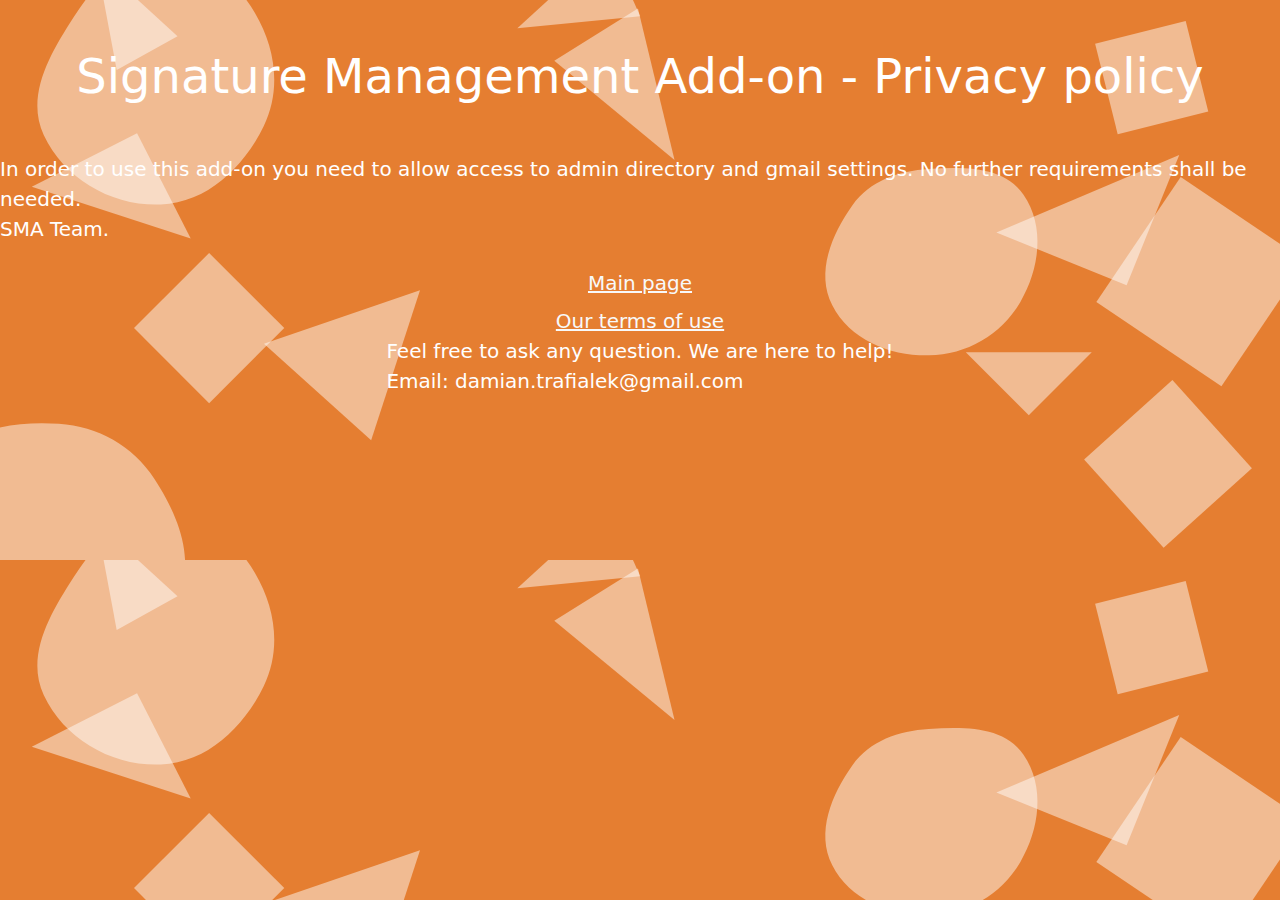
==== policy.html @ 5e39500a "added sub-pages" ====
<!DOCTYPE html>
<html lang="en">

<head>
    <meta name="viewport" content="width=device-width, initial-scale=1, maximum-scale=1, user-scalable=no">
    <link rel="stylesheet" href="./bootstrap.css">
    <script src="./bootstrap.js"></script>
    <style>
        body {
            background-image: url("data:image/svg+xml,%3csvg xmlns='http://www.w3.org/2000/svg' version='1.1' xmlns:xlink='http://www.w3.org/1999/xlink' xmlns:svgjs='http://svgjs.com/svgjs' width='1440' height='560' preserveAspectRatio='none' viewBox='0 0 1440 560'%3e%3cg mask='url(%26quot%3b%23SvgjsMask1016%26quot%3b)' fill='none'%3e%3crect width='1440' height='560' x='0' y='0' fill='rgba(229%2c 126%2c 49%2c 1)'%3e%3c/rect%3e%3cpath d='M642.7801616991716 8.450336945642608L559.1258444211239 60.723355967593534 679.3625315930741 160.06832237368963z' fill='rgba(255%2c 255%2c 255%2c 0.47)' class='triangle-float1'%3e%3c/path%3e%3cpath d='M121.54916233813067 70.06194175933015L182.33945703951272 36.3653311658728 101.39939379863566-37.971805589471586z' fill='rgba(255%2c 255%2c 255%2c 0.47)' class='triangle-float1'%3e%3c/path%3e%3cpath d='M1129.6804472951126 288.2482218384314L1182.2956014803194 158.02114542415435 999.4533708808356 235.6330676532245z' fill='rgba(255%2c 255%2c 255%2c 0.47)' class='triangle-float2'%3e%3c/path%3e%3cpath d='M1183.7780323466775 180.0150274155755L1099.423079274538 305.0763883410536 1224.484440200016 389.43134141319325 1308.8393932721556 264.36998048771517z' fill='rgba(255%2c 255%2c 255%2c 0.47)' class='triangle-float2'%3e%3c/path%3e%3cpath d='M212.18713187402074 255.98472374461087L137.06199222143104 331.10986339720057 212.18713187402074 406.2350030497903 287.31227152661046 331.10986339720057z' fill='rgba(255%2c 255%2c 255%2c 0.47)' class='triangle-float2'%3e%3c/path%3e%3cpath d='M140.14240257509684 136.2059988196123L34.87147434220773 189.84421584617087 193.78061960165542 241.4769270525014z' fill='rgba(255%2c 255%2c 255%2c 0.47)' class='triangle-float2'%3e%3c/path%3e%3cpath d='M165.69%2c204.452C211.707%2c202.706%2c248.072%2c167.878%2c268.379%2c126.547C286.33%2c90.012%2c280.502%2c47.974%2c259.789%2c12.931C239.49%2c-21.411%2c205.573%2c-48.074%2c165.69%2c-47.184C127.052%2c-46.322%2c99.504%2c-15.528%2c78.593%2c16.974C55.072%2c53.534%2c30.234%2c95.464%2c48.55%2c134.89C69.057%2c179.032%2c117.052%2c206.298%2c165.69%2c204.452' fill='rgba(255%2c 255%2c 255%2c 0.47)' class='triangle-float1'%3e%3c/path%3e%3cpath d='M58.719%2c654.632C104.053%2c654.57%2c153.541%2c644.738%2c175.545%2c605.102C197.127%2c566.227%2c178.739%2c519.613%2c154.293%2c482.472C132.647%2c449.584%2c98.016%2c430.028%2c58.719%2c427.606C13.955%2c424.848%2c-34.986%2c431.857%2c-59.694%2c469.286C-86.49%2c509.878%2c-84.851%2c564.436%2c-58.665%2c605.424C-34.183%2c643.744%2c13.246%2c654.695%2c58.719%2c654.632' fill='rgba(255%2c 255%2c 255%2c 0.47)' class='triangle-float3'%3e%3c/path%3e%3cpath d='M1098.233528602103 46.73360462366919L1120.8026045804202 137.25322424502545 1211.3222242017764 114.68414826670829 1188.7531482234592 24.16452864535202z' fill='rgba(255%2c 255%2c 255%2c 0.47)' class='triangle-float2'%3e%3c/path%3e%3cpath d='M1288.283390604346 483.97728178222053L1289.8936805877781 576.230733147431 1382.1471319529885 574.620443163999 1380.5368419695565 482.36699179878855z' fill='rgba(255%2c 255%2c 255%2c 0.47)' class='triangle-float1'%3e%3c/path%3e%3cpath d='M645.0436779824626 16.28285650837244L613.2870159745521-55.04377417784135 522.1754009491867 28.254534177131262z' fill='rgba(255%2c 255%2c 255%2c 0.47)' class='triangle-float1'%3e%3c/path%3e%3cpath d='M931.933%2c358.416C969.699%2c357.815%2c1004.139%2c337.795%2c1023.319%2c305.256C1042.814%2c272.184%2c1048.305%2c229.502%2c1026.581%2c197.85C1006.751%2c168.957%2c966.91%2c169.952%2c931.933%2c172.107C901.774%2c173.965%2c873.016%2c183.741%2c855.535%2c208.387C834.478%2c238.074%2c818.851%2c275.813%2c835.367%2c308.247C853.009%2c342.892%2c893.06%2c359.035%2c931.933%2c358.416' fill='rgba(255%2c 255%2c 255%2c 0.47)' class='triangle-float2'%3e%3c/path%3e%3cpath d='M1033.6292058637991 415.15069424584067L1096.5848006329588 352.195099476681 970.6736110946395 352.19509947668104z' fill='rgba(255%2c 255%2c 255%2c 0.47)' class='triangle-float1'%3e%3c/path%3e%3cpath d='M420.0048137564249 294.0623882737033L263.97802086536444 347.6204494085917 371.14225324294637 444.1115576454399z' fill='rgba(255%2c 255%2c 255%2c 0.47)' class='triangle-float3'%3e%3c/path%3e%3cpath d='M1172.40566653394 383.7856188917104L1084.1074155439019 463.28972118756644 1163.6115178397579 551.5879721776046 1251.909768829796 472.0838698817485z' fill='rgba(255%2c 255%2c 255%2c 0.47)' class='triangle-float3'%3e%3c/path%3e%3c/g%3e%3cdefs%3e%3cmask id='SvgjsMask1016'%3e%3crect width='1440' height='560' fill='white'%3e%3c/rect%3e%3c/mask%3e%3cstyle%3e %40keyframes float1 %7b 0%25%7btransform: translate(0%2c 0)%7d 50%25%7btransform: translate(-10px%2c 0)%7d 100%25%7btransform: translate(0%2c 0)%7d %7d .triangle-float1 %7b animation: float1 5s infinite%3b %7d %40keyframes float2 %7b 0%25%7btransform: translate(0%2c 0)%7d 50%25%7btransform: translate(-5px%2c -5px)%7d 100%25%7btransform: translate(0%2c 0)%7d %7d .triangle-float2 %7b animation: float2 4s infinite%3b %7d %40keyframes float3 %7b 0%25%7btransform: translate(0%2c 0)%7d 50%25%7btransform: translate(0%2c -10px)%7d 100%25%7btransform: translate(0%2c 0)%7d %7d .triangle-float3 %7b animation: float3 6s infinite%3b %7d %3c/style%3e%3c/defs%3e%3c/svg%3e");
        }
    </style>
</head>

<body class="d-flex flex-column text-white bg-secondary justify-content-center align-items-center">
    <h1 class="my-5 display-5">Signature Management Add-on - Privacy policy</h1>

    <p class="lead">
        In order to use this add-on you need to allow access to admin directory and gmail settings.
        No further requirements shall be needed.
        <br>
        SMA Team.
    </p>
    <a class="mt-2 lead link-light" href="/">Main page</a>
    <a class="mt-2 lead link-light" href="/terms">Our terms of use</a>

    <p class="lead">
        Feel free to ask any question. We are here to help!
        <br>
        Email: damian.trafialek@gmail.com
    </p>
</body>

</html>
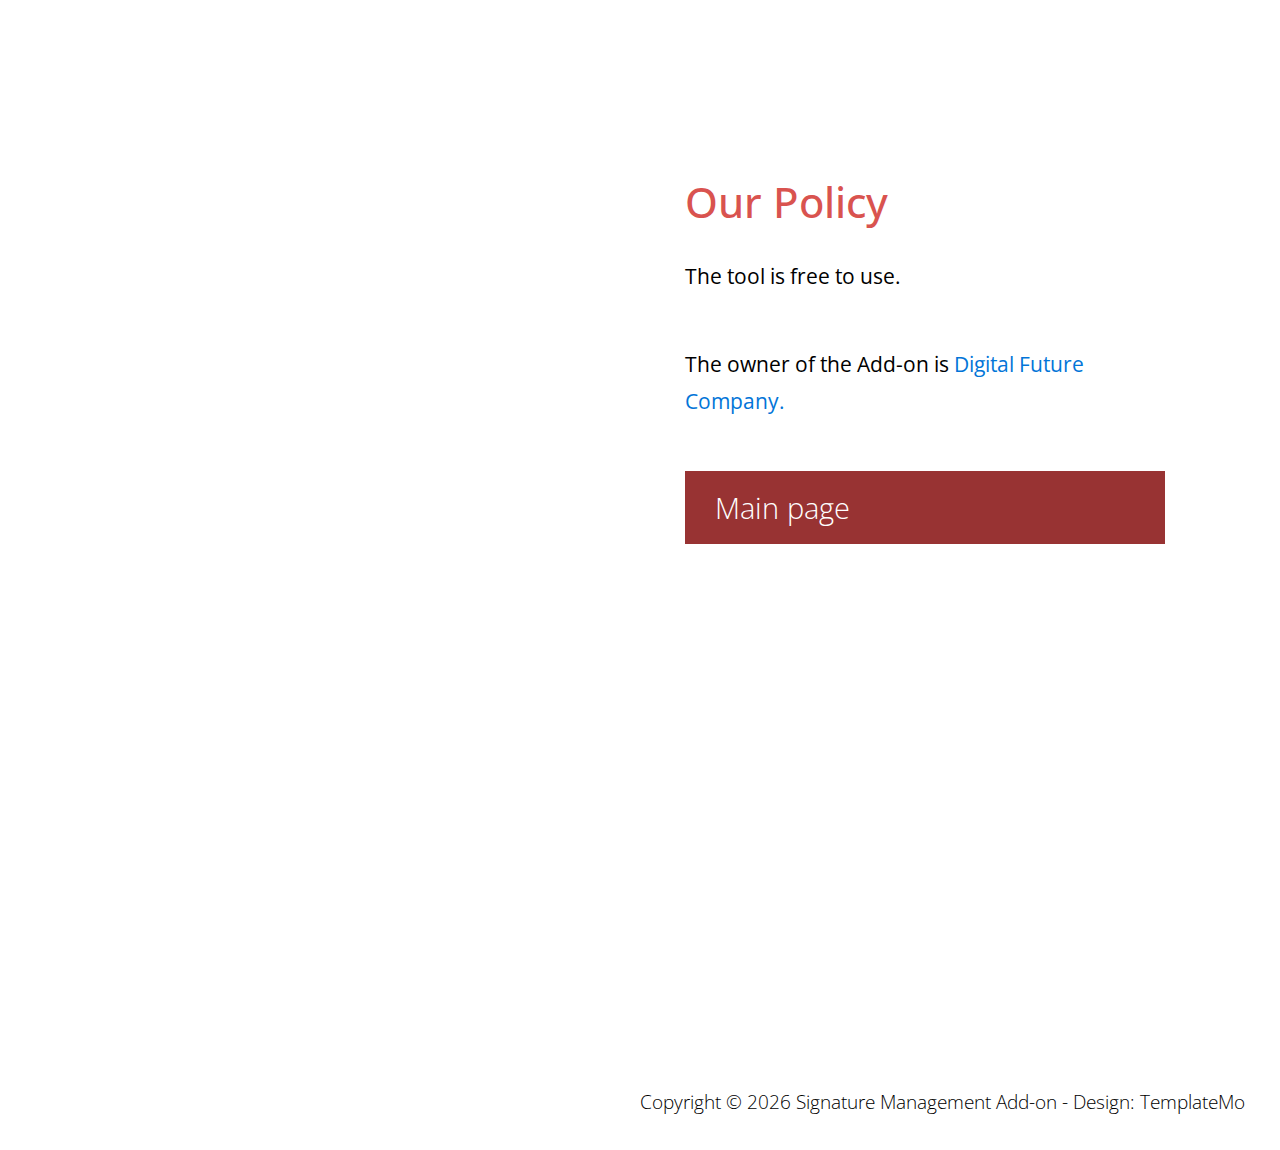
==== commit 1d11a5df: "added html template" ====
--- a/policy.html
+++ b/policy.html
@@ -2,33 +2,158 @@
 <html lang="en">
 
 <head>
-    <meta name="viewport" content="width=device-width, initial-scale=1, maximum-scale=1, user-scalable=no">
-    <link rel="stylesheet" href="./bootstrap.css">
-    <script src="./bootstrap.js"></script>
-    <style>
-        body {
-            background-image: url("data:image/svg+xml,%3csvg xmlns='http://www.w3.org/2000/svg' version='1.1' xmlns:xlink='http://www.w3.org/1999/xlink' xmlns:svgjs='http://svgjs.com/svgjs' width='1440' height='560' preserveAspectRatio='none' viewBox='0 0 1440 560'%3e%3cg mask='url(%26quot%3b%23SvgjsMask1016%26quot%3b)' fill='none'%3e%3crect width='1440' height='560' x='0' y='0' fill='rgba(229%2c 126%2c 49%2c 1)'%3e%3c/rect%3e%3cpath d='M642.7801616991716 8.450336945642608L559.1258444211239 60.723355967593534 679.3625315930741 160.06832237368963z' fill='rgba(255%2c 255%2c 255%2c 0.47)' class='triangle-float1'%3e%3c/path%3e%3cpath d='M121.54916233813067 70.06194175933015L182.33945703951272 36.3653311658728 101.39939379863566-37.971805589471586z' fill='rgba(255%2c 255%2c 255%2c 0.47)' class='triangle-float1'%3e%3c/path%3e%3cpath d='M1129.6804472951126 288.2482218384314L1182.2956014803194 158.02114542415435 999.4533708808356 235.6330676532245z' fill='rgba(255%2c 255%2c 255%2c 0.47)' class='triangle-float2'%3e%3c/path%3e%3cpath d='M1183.7780323466775 180.0150274155755L1099.423079274538 305.0763883410536 1224.484440200016 389.43134141319325 1308.8393932721556 264.36998048771517z' fill='rgba(255%2c 255%2c 255%2c 0.47)' class='triangle-float2'%3e%3c/path%3e%3cpath d='M212.18713187402074 255.98472374461087L137.06199222143104 331.10986339720057 212.18713187402074 406.2350030497903 287.31227152661046 331.10986339720057z' fill='rgba(255%2c 255%2c 255%2c 0.47)' class='triangle-float2'%3e%3c/path%3e%3cpath d='M140.14240257509684 136.2059988196123L34.87147434220773 189.84421584617087 193.78061960165542 241.4769270525014z' fill='rgba(255%2c 255%2c 255%2c 0.47)' class='triangle-float2'%3e%3c/path%3e%3cpath d='M165.69%2c204.452C211.707%2c202.706%2c248.072%2c167.878%2c268.379%2c126.547C286.33%2c90.012%2c280.502%2c47.974%2c259.789%2c12.931C239.49%2c-21.411%2c205.573%2c-48.074%2c165.69%2c-47.184C127.052%2c-46.322%2c99.504%2c-15.528%2c78.593%2c16.974C55.072%2c53.534%2c30.234%2c95.464%2c48.55%2c134.89C69.057%2c179.032%2c117.052%2c206.298%2c165.69%2c204.452' fill='rgba(255%2c 255%2c 255%2c 0.47)' class='triangle-float1'%3e%3c/path%3e%3cpath d='M58.719%2c654.632C104.053%2c654.57%2c153.541%2c644.738%2c175.545%2c605.102C197.127%2c566.227%2c178.739%2c519.613%2c154.293%2c482.472C132.647%2c449.584%2c98.016%2c430.028%2c58.719%2c427.606C13.955%2c424.848%2c-34.986%2c431.857%2c-59.694%2c469.286C-86.49%2c509.878%2c-84.851%2c564.436%2c-58.665%2c605.424C-34.183%2c643.744%2c13.246%2c654.695%2c58.719%2c654.632' fill='rgba(255%2c 255%2c 255%2c 0.47)' class='triangle-float3'%3e%3c/path%3e%3cpath d='M1098.233528602103 46.73360462366919L1120.8026045804202 137.25322424502545 1211.3222242017764 114.68414826670829 1188.7531482234592 24.16452864535202z' fill='rgba(255%2c 255%2c 255%2c 0.47)' class='triangle-float2'%3e%3c/path%3e%3cpath d='M1288.283390604346 483.97728178222053L1289.8936805877781 576.230733147431 1382.1471319529885 574.620443163999 1380.5368419695565 482.36699179878855z' fill='rgba(255%2c 255%2c 255%2c 0.47)' class='triangle-float1'%3e%3c/path%3e%3cpath d='M645.0436779824626 16.28285650837244L613.2870159745521-55.04377417784135 522.1754009491867 28.254534177131262z' fill='rgba(255%2c 255%2c 255%2c 0.47)' class='triangle-float1'%3e%3c/path%3e%3cpath d='M931.933%2c358.416C969.699%2c357.815%2c1004.139%2c337.795%2c1023.319%2c305.256C1042.814%2c272.184%2c1048.305%2c229.502%2c1026.581%2c197.85C1006.751%2c168.957%2c966.91%2c169.952%2c931.933%2c172.107C901.774%2c173.965%2c873.016%2c183.741%2c855.535%2c208.387C834.478%2c238.074%2c818.851%2c275.813%2c835.367%2c308.247C853.009%2c342.892%2c893.06%2c359.035%2c931.933%2c358.416' fill='rgba(255%2c 255%2c 255%2c 0.47)' class='triangle-float2'%3e%3c/path%3e%3cpath d='M1033.6292058637991 415.15069424584067L1096.5848006329588 352.195099476681 970.6736110946395 352.19509947668104z' fill='rgba(255%2c 255%2c 255%2c 0.47)' class='triangle-float1'%3e%3c/path%3e%3cpath d='M420.0048137564249 294.0623882737033L263.97802086536444 347.6204494085917 371.14225324294637 444.1115576454399z' fill='rgba(255%2c 255%2c 255%2c 0.47)' class='triangle-float3'%3e%3c/path%3e%3cpath d='M1172.40566653394 383.7856188917104L1084.1074155439019 463.28972118756644 1163.6115178397579 551.5879721776046 1251.909768829796 472.0838698817485z' fill='rgba(255%2c 255%2c 255%2c 0.47)' class='triangle-float3'%3e%3c/path%3e%3c/g%3e%3cdefs%3e%3cmask id='SvgjsMask1016'%3e%3crect width='1440' height='560' fill='white'%3e%3c/rect%3e%3c/mask%3e%3cstyle%3e %40keyframes float1 %7b 0%25%7btransform: translate(0%2c 0)%7d 50%25%7btransform: translate(-10px%2c 0)%7d 100%25%7btransform: translate(0%2c 0)%7d %7d .triangle-float1 %7b animation: float1 5s infinite%3b %7d %40keyframes float2 %7b 0%25%7btransform: translate(0%2c 0)%7d 50%25%7btransform: translate(-5px%2c -5px)%7d 100%25%7btransform: translate(0%2c 0)%7d %7d .triangle-float2 %7b animation: float2 4s infinite%3b %7d %40keyframes float3 %7b 0%25%7btransform: translate(0%2c 0)%7d 50%25%7btransform: translate(0%2c -10px)%7d 100%25%7btransform: translate(0%2c 0)%7d %7d .triangle-float3 %7b animation: float3 6s infinite%3b %7d %3c/style%3e%3c/defs%3e%3c/svg%3e");
-        }
-    </style>
+    <meta charset="utf-8">
+    <meta http-equiv="X-UA-Compatible" content="IE=edge">
+    <meta name="viewport" content="width=device-width, initial-scale=1">
+
+    <title>SMA - privacy policy</title>
+    <!--
+Page One Template
+https://templatemo.com/tm-504-page-one
+-->
+    <!-- load stylesheets -->
+    <link rel="stylesheet" href="https://fonts.googleapis.com/css?family=Open+Sans:300,400">
+    <!-- Google web font "Open Sans" -->
+    <link rel="stylesheet" href="font-awesome-4.7.0/css/font-awesome.min.css"> <!-- Font Awesome -->
+    <link rel="stylesheet" href="css/bootstrap.min.css"> <!-- Bootstrap style -->
+    <link rel="stylesheet" href="css/magnific-popup.css"> <!-- Magnific Popup -->
+    <link rel="stylesheet" href="css/templatemo-style.css"> <!-- Templatemo style -->
+
+    <!-- HTML5 shim and Respond.js for IE8 support of HTML5 elements and media queries -->
+    <!-- WARNING: Respond.js doesn't work if you view the page via file:// -->
+    <!--[if lt IE 9]>
+          <script src="https://oss.maxcdn.com/html5shiv/3.7.2/html5shiv.min.js"></script>
+          <script src="https://oss.maxcdn.com/respond/1.4.2/respond.min.js"></script>
+          <![endif]-->
 </head>
 
-<body class="d-flex flex-column text-white bg-secondary justify-content-center align-items-center">
-    <h1 class="my-5 display-5">Signature Management Add-on - Privacy policy</h1>
+<body>
 
-    <p class="lead">
-        In order to use this add-on you need to allow access to admin directory and gmail settings.
-        No further requirements shall be needed.
-        <br>
-        SMA Team.
-    </p>
-    <a class="mt-2 lead link-light" href="/">Main page</a>
-    <a class="mt-2 lead link-light" href="/terms">Our terms of use</a>
+    <div class="container-fluid" id="main">
 
-    <p class="lead">
-        Feel free to ask any question. We are here to help!
-        <br>
-        Email: damian.trafialek@gmail.com
-    </p>
+
+        <!-- Privacy Policy -->
+        <section class="parallax-window tm-section tm-section-policy" id="policy" data-parallax="scroll"
+            data-image-src="https://res.cloudinary.com/dcj6ujzqj/image/upload/v1657885452/SMA/joshua-reddekopp-SyYmXSDnJ54-unsplash_1_wpfhlf.jpg">
+            <div class="tm-page-content-width">
+                <div class="tm-translucent-white-bg tm-content-box tm-content-box-right tm-textbox-full-height">
+                    <div class="tm-content-box-inner">
+                        <h2 class="tm-section-title tm-blue-text  text-danger">Our Policy</h2>
+                        <p>The tool is free to use. </p>
+                        <p>The owner of the Add-on is <a href="https://digital-future.me">Digital Future Company. </a>
+                        </p>
+                    </div>
+                    <a href="/index.html" class="tm-btn">Main page</a>
+                </div>
+            </div>
+            <div class="tm-copyright-div">
+                <p class="tm-copyright-text">Copyright &copy; <span class="tm-current-year">2020</span> Signature
+                    Management Add-on
+
+                    - Design: TemplateMo</p>
+            </div>
+        </section>
+
+    </div>
+
+    <!-- load JS files -->
+    <script src="js/jquery-1.11.3.min.js"></script> <!-- https://jquery.com/download/ -->
+    <script src="js/isotope.pkgd.min.js"></script> <!-- https://isotope.metafizzy.co/ -->
+    <script src="js/imagesloaded.pkgd.min.js"></script> <!-- https://imagesloaded.desandro.com/ -->
+    <script src="js/jquery.magnific-popup.min.js"></script> <!-- http://dimsemenov.com/plugins/magnific-popup/ -->
+    <script src="js/parallax.min.js"></script>
+    <script>
+        $(document).ready(function () {
+            // Isotope for Gallery
+            if ($('.iso-box-wrapper').length > 0) {
+
+                var $container = $('.iso-box-wrapper'),
+                    $imgs = $('.iso-box img');
+
+                $container.imagesLoaded(function () {
+                    $container.isotope({
+                        layoutMode: 'fitRows',
+                        itemSelector: '.iso-box'
+                    });
+                    $imgs.load(function () {
+                        $container.isotope('reLayout');
+                    })
+                });
+
+                //filter items on button click
+                $('.filter-wrapper li a').click(function () {
+                    var $this = $(this), filterValue = $this.attr('data-filter');
+                    $container.isotope({
+                        filter: filterValue,
+                        animationOptions: {
+                            duration: 750,
+                            easing: 'linear',
+                            queue: false,
+                        }
+                    });
+
+                    // don't proceed if already selected
+                    if ($this.hasClass('selected')) {
+                        return false;
+                    }
+
+                    var filter_wrapper = $this.closest('.filter-wrapper');
+                    filter_wrapper.find('.selected').removeClass('selected');
+                    $this.addClass('selected');
+
+                    return false;
+                });
+            }
+
+            // Magnific Popup for Gallery
+            $('.iso-box-wrapper').magnificPopup({
+                delegate: 'a', // child items selector, by clicking on it popup will open
+                type: 'image',
+                gallery: { enabled: true }
+            });
+
+            // Smooth scrolling (https://css-tricks.com/snippets/jquery/smooth-scrolling/)
+            // Select all links with hashes
+            $('a[href*="#"]')
+                // Remove links that don't actually link to anything
+                .not('[href="#"]')
+                .not('[href="#0"]')
+                .click(function (event) {
+                    // On-page links
+                    if (
+                        location.pathname.replace(/^\//, '') == this.pathname.replace(/^\//, '')
+                        &&
+                        location.hostname == this.hostname
+                    ) {
+                        // Figure out element to scroll to
+                        var target = $(this.hash);
+                        target = target.length ? target : $('[name=' + this.hash.slice(1) + ']');
+                        // Does a scroll target exist?
+                        if (target.length) {
+                            // Only prevent default if animation is actually gonna happen
+                            event.preventDefault();
+                            $('html, body').animate({
+                                scrollTop: target.offset().top
+                            }, 600, function () {
+                                // Callback after animation
+                                // Must change focus!
+                                var $target = $(target);
+                                $target.focus();
+                                if ($target.is(":focus")) { // Checking if the target was focused
+                                    return false;
+                                } else {
+                                    $target.attr('tabindex', '-1'); // Adding tabindex for elements not focusable
+                                    $target.focus(); // Set focus again
+                                };
+                            });
+                        }
+                    }
+                });
+
+            // Update the current year in copyright
+            $('.tm-current-year').text(new Date().getFullYear());
+        });
+    </script>
 </body>
 
 </html>--- a/css/templatemo-style.css
+++ b/css/templatemo-style.css
@@ -0,0 +1,276 @@
+/* 
+
+Page One Template
+
+https://templatemo.com/tm-504-page-one
+
+*/
+
+body {
+	font-size: 21px;	
+	overflow-x: hidden;
+}
+
+body,button,.form-control {
+	color: #606368;
+	font-family: 'Open Sans', Helvetica, Arial, sans-serif; 
+	font-weight: 400;	
+}
+
+button { cursor: pointer; }
+a, button { transition: all 0.3s ease; }
+a:hover,
+a:focus {
+	text-decoration: none;
+	outline: none;
+}
+.bg-light{
+    background-color:rgba(250,250,250,0.85) !important;
+}
+.rounded-custom{
+    border-radius:1rem !important;
+}
+p{
+    color:black;
+}
+.container-fluid { 
+	padding-left: 0; 
+	padding-right: 0;
+	overflow-x: hidden;
+}
+
+.tm-flex { display: flex; }
+
+.tm-section {
+	background-position: center center;
+    background-size: cover;
+    background-repeat: no-repeat;
+}
+
+button:focus { outline: none; }
+
+p { 
+	line-height: 1.8;
+	margin-bottom: 50px;
+}
+
+.tm-section-title {
+	font-size: 2.6rem;
+    margin-bottom: 2rem;	
+}
+
+.tm-site-title-wrap {
+	padding-top: 80px;
+	padding-bottom: 100px;
+}
+
+.tm-site-title { 
+	border: 2px solid #888481;
+	color: #676362;
+	display: inline-block;
+	font-size: 3rem; 
+	padding: 30px 40px;
+}
+
+.tm-textbox {
+	max-width: 600px;
+	width: 100%;
+	padding: 50px;
+	overflow: auto;
+}
+
+.tm-textbox-full-height { min-height: 950px; }
+
+.tm-white-bg {
+	background-color: white;
+	color: #676362;
+}
+
+.tm-translucent-white-bg { background-color: rgba(255,255,255,0.58); }
+
+.tm-btn,.tm-btn:visited {
+	display: block;
+	float: right;
+	font-size: 1.8rem;
+	font-weight: 300;
+	color: white;
+	background-color: #983333;
+	padding: 15px 30px;
+	cursor: pointer;
+	border: none;
+}
+
+.tm-btn:hover,.tm-btn:focus {
+	color: white;
+	background-color: #c9302c;
+}
+
+.tm-green-text { color: #96C700; }
+.tm-blue-text { color: #3690FD; }
+.tm-red-text { color: #983333; }
+
+.tm-content-box {
+	overflow: auto;
+	height: 100%;
+	max-width: 600px;
+	width:  100%;
+	padding: 180px 60px 100px;	
+	display: -ms-flexbox;	
+	display: -webkit-flex;	
+	display: flex;   
+	-webkit-flex-direction: column;   
+	    -ms-flex-direction: column;   
+	        flex-direction: column;
+}
+
+.tm-gallery-content { padding-top: 180px; }
+
+.tm-content-box-right {
+	margin-left: auto;
+	margin-right: 0;
+}
+
+.tm-small-font { font-size: 1rem; }
+
+.tm-page-content-width {
+	max-width: 1200px;
+	margin: 0 auto;	
+	padding-left: 15px;
+	padding-right: 15px;
+	width: 100%;	
+}
+
+.tm-padding-b {	padding-bottom: 80px; }
+.tm-page-content-width,.tm-content-box { min-height: 1150px; }
+
+.tm-flex-col {
+	display: -ms-flexbox;
+	display: -webkit-flex;
+	display: flex;
+    -ms-flex-direction: column;
+        -webkit-flex-direction: column;
+            flex-direction: column;    
+}
+
+.tm-media-icon {
+	margin-right: 30px;
+	margin-bottom: 0;
+}
+
+/* IE fix */
+.tm-media-body { 
+	flex: 1 1 auto; 
+	width: 100%; 
+}
+
+/* Gallery */
+.tm-section-gallery { min-height: 1100px; }
+.filter-wrapper { padding-left: 0; }
+.filter-wrapper li {
+    display: inline-block;
+    margin-right: 15px;
+    margin-bottom: 10px;
+}
+
+.filter-wrapper li:last-child { margin-right: 0; }
+
+.filter-wrapper li a {
+	background-color: white;
+    color: #666;
+    font-weight: 400;
+    padding: 6px 20px;    
+    display: block;
+    text-decoration: none;
+    transition: all 0.4s ease-in-out;
+}
+
+.filter-wrapper li a.selected { 
+	background-color: #666666; 
+	color: white;
+}
+.iso-box {
+    position: relative;
+    min-height: 50px;
+    float: left;
+    overflow: hidden;
+    margin-bottom: 15px;
+    padding-left: 8px;
+    padding-right: 8px;
+}
+.iso-box-section {
+	margin-left: -8px;
+    margin-right: -8px;
+}
+
+/* Contact */
+.form-control {
+	background-color: transparent;
+	border-radius: 0;
+	font-size: 1.15rem;
+	padding: .9rem 1.25rem;
+}
+
+.form-control:focus {
+	background-color: transparent;
+	border-color: #983333;
+}
+
+.form-group { margin-bottom: 1.2rem; }
+.tm-section-contact { position: relative; }
+
+.tm-copyright-div {	
+	color: white;
+	display: inline-block;
+	padding: 30px 35px;
+	position: absolute;
+    bottom: 0;
+    right: 0;    
+}
+
+.tm-copyright-text { 
+	font-size: 1.18rem;
+    margin-bottom: 0;
+    font-weight: 300;
+}
+
+.tm-copyright-text a {
+	color: #fff;
+}
+
+/* Media Queries */
+@media screen and (max-width: 991px) {
+	.tm-gallery-content { padding-top: 150px; }
+	.tm-section-gallery { min-height: 900px; }
+	.tm-page-content-width,.tm-content-box { min-height: 1200px;	}
+}
+
+@media screen and (max-width: 767px) {
+	.tm-gallery-content { padding-top: 100px; }
+	.tm-content-box { padding: 100px 60px 100px; }
+	.tm-section-gallery { min-height: 1050px; }	
+	.tm-page-content-width,.tm-content-box { min-height: 1050px;	}
+	.tm-site-title-wrap {
+		padding-top: 60px;
+		padding-bottom: 60px;
+	}
+}
+
+@media screen and (max-height: 639px) {
+	.tm-section-home { min-height: 100%; }
+}
+
+@media screen and (max-width: 575px) {
+	.tm-gallery-content {padding-bottom: 150px;}	
+}
+
+@media screen and (max-width: 420px) {
+	.tm-media {
+		flex-direction: column;
+		align-items: center;
+	}
+
+	.tm-media-icon {
+		margin-right: 0;
+		margin-bottom: 30px;
+	}
+}
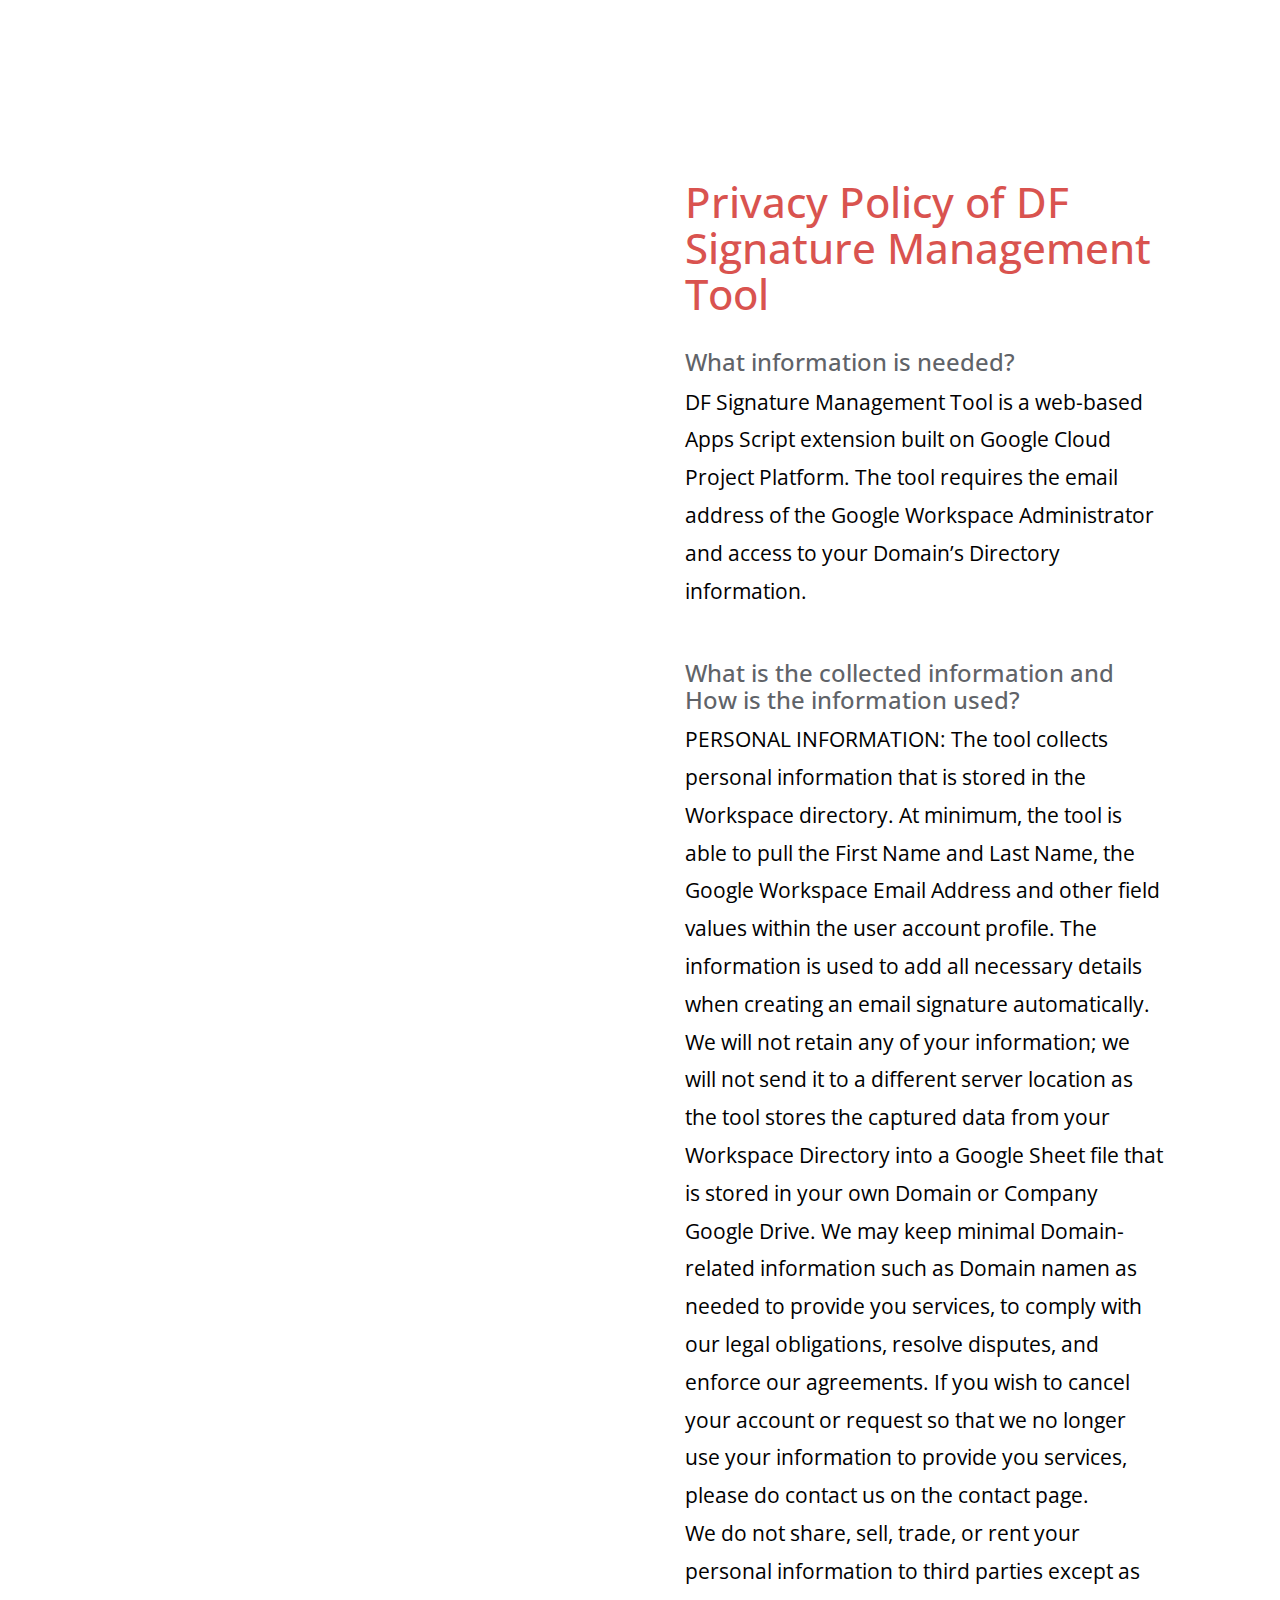
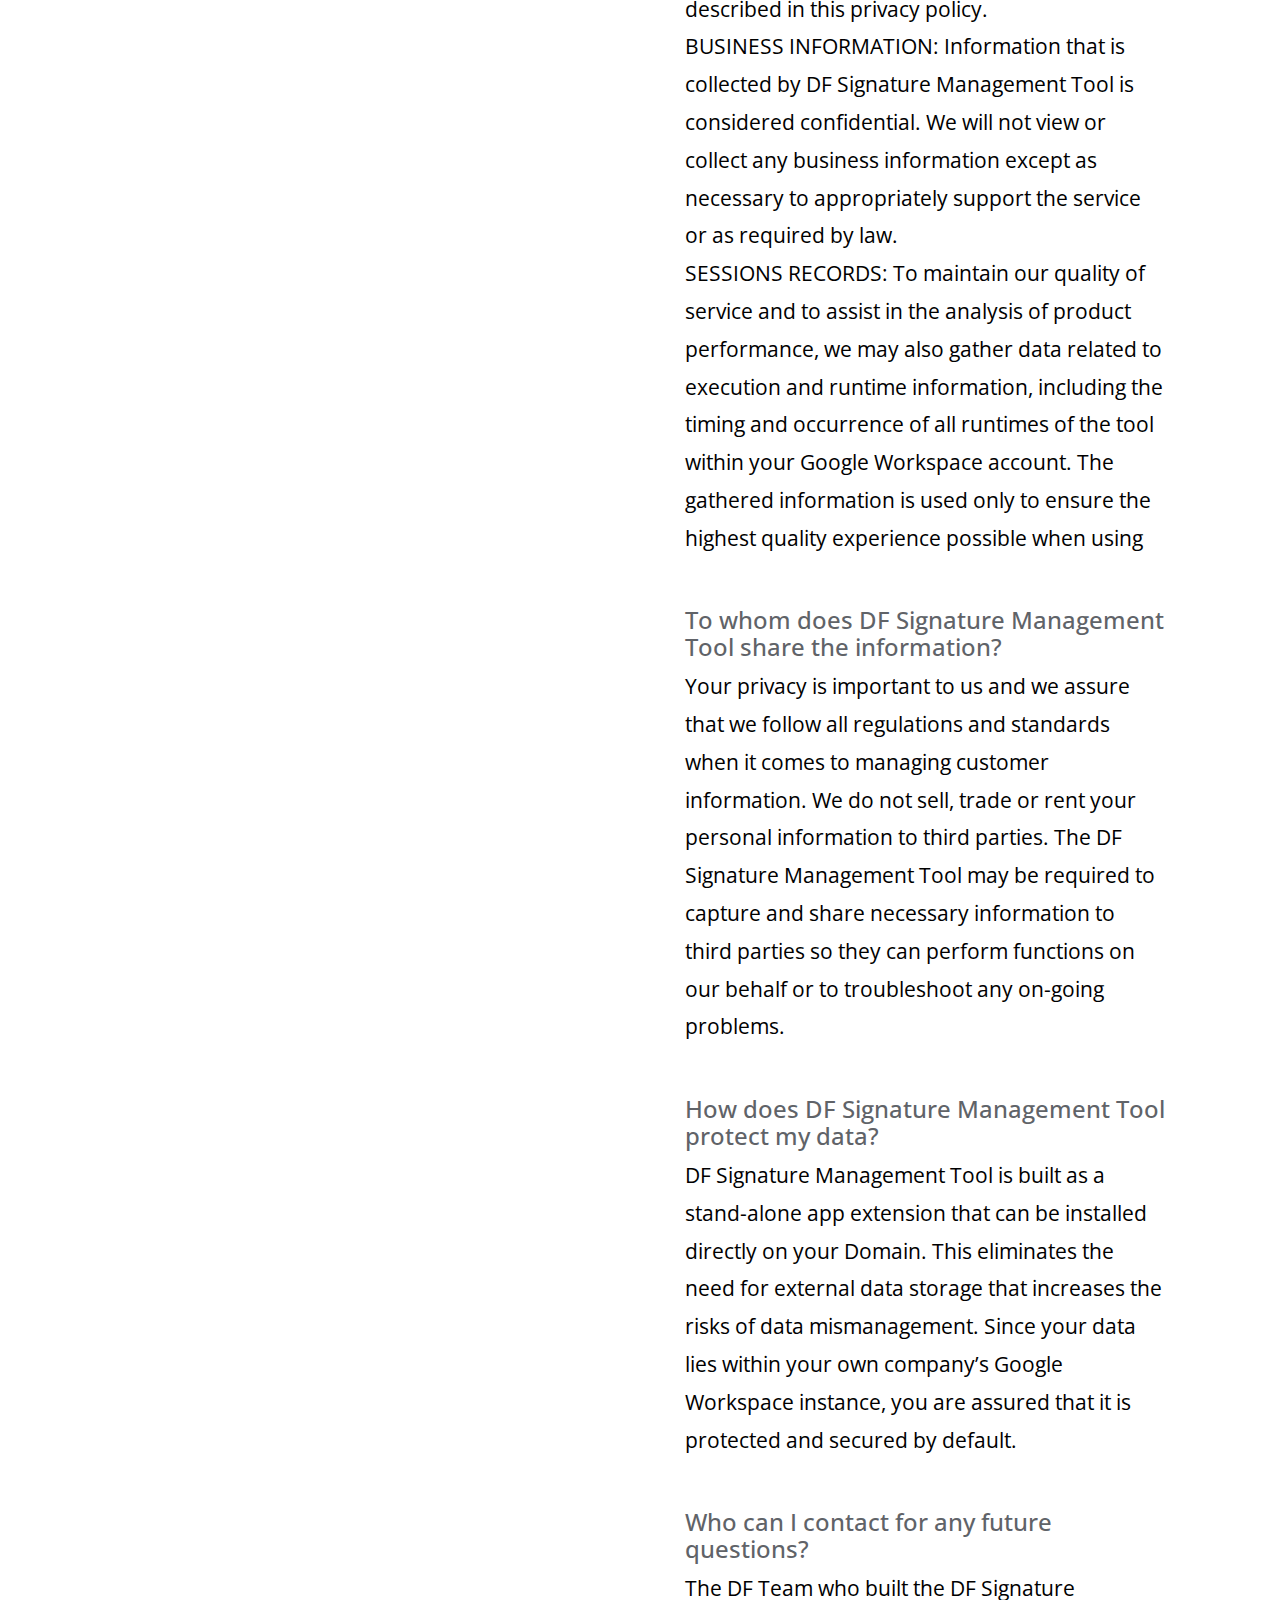
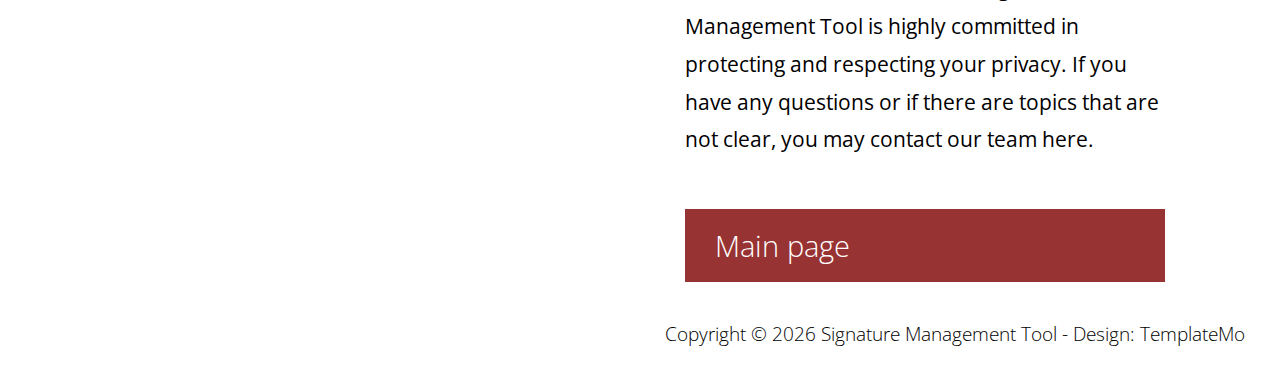
==== commit dc5e9a70: "Updated policy" ====
--- a/policy.html
+++ b/policy.html
@@ -6,7 +6,7 @@
     <meta http-equiv="X-UA-Compatible" content="IE=edge">
     <meta name="viewport" content="width=device-width, initial-scale=1">
 
-    <title>SMA - privacy policy</title>
+    <title>SMT - privacy policy</title>
     <!--
 Page One Template
 https://templatemo.com/tm-504-page-one
@@ -38,17 +38,44 @@
             <div class="tm-page-content-width">
                 <div class="tm-translucent-white-bg tm-content-box tm-content-box-right tm-textbox-full-height">
                     <div class="tm-content-box-inner">
-                        <h2 class="tm-section-title tm-blue-text  text-danger">Our Policy</h2>
-                        <p>The tool is free to use. </p>
-                        <p>The owner of the Add-on is <a href="https://digital-future.me">Digital Future Company. </a>
+                        <h2 class="tm-section-title tm-blue-text  text-danger">Privacy Policy of DF Signature Management Tool</h2>
+                        
+                        <h4>What information is needed?</h4>
+                        <p>DF Signature Management Tool is a web-based Apps Script extension built on Google Cloud Project Platform. The tool requires the email address of the Google Workspace Administrator and access to your Domain’s Directory information.
                         </p>
+                        
+                        <h4>What is the collected information and How is the information used?</h4>
+                        <p>
+                            PERSONAL INFORMATION: The tool collects personal information that is stored in the Workspace directory. At minimum, the tool is able to pull the First Name and Last Name, the Google Workspace Email Address and other field values within the user account profile. The information is used to add all necessary details when creating an email signature automatically.
+                            <br>
+                            We will not retain any of your information; we will not send it to a different server location as the tool stores the captured data from your Workspace Directory into a Google Sheet file that is stored in your own Domain or Company Google Drive. We may keep minimal Domain-related information such as Domain namen as needed to provide you services, to comply with our legal obligations, resolve disputes, and enforce our agreements. If you wish to cancel your account or request so that we no longer use your information to provide you services, please do contact us on the contact page. 
+                            <br>
+                            We do not share, sell, trade, or rent your personal information to third parties except as described in this privacy policy.
+                            <br>
+                            BUSINESS INFORMATION: Information that is collected by DF Signature Management Tool is considered confidential. We will not view or collect any business information except as necessary to appropriately support the service or as required by law.
+                            <br>
+                            SESSIONS RECORDS: To maintain our quality of service and to assist in the analysis of product performance, we may also gather data related to execution and runtime  information, including the timing and occurrence of all runtimes of the tool within your Google Workspace account. The gathered information is used only to ensure the highest quality experience possible when using 
+                        </p>
+                        
+                        <h4>To whom does DF Signature Management Tool share the information?</h4>
+                        <p>Your privacy is important to us and we assure that we follow all regulations and standards when it comes to managing customer information. We do not sell, trade or rent your personal information to third parties. The DF Signature Management Tool may be required to capture and share necessary information to third parties so they can perform functions on our behalf or to troubleshoot any on-going problems.</p>
+                        
+                        <h4>How does DF Signature Management Tool protect my data?</h4>
+                        <p>DF Signature Management Tool is built as a stand-alone app extension that can be installed directly on your Domain. This eliminates the need for external data storage that increases the risks of data mismanagement. Since your data lies within your own company’s Google Workspace instance, you are assured that it is protected and secured by default.</p>
+                        
+                        
+                        <h4>Who can I contact for any future questions?</h4>
+                        <p>The DF Team who built the DF Signature Management Tool is highly committed in protecting and respecting your privacy. If you have any questions or if there are topics that are not clear, you may contact our team here.</p>
+                    
+                        
+                    
                     </div>
                     <a href="/index.html" class="tm-btn">Main page</a>
                 </div>
             </div>
             <div class="tm-copyright-div">
                 <p class="tm-copyright-text">Copyright &copy; <span class="tm-current-year">2020</span> Signature
-                    Management Add-on
+                    Management Tool
 
                     - Design: TemplateMo</p>
             </div>
@@ -156,4 +183,4 @@
     </script>
 </body>
 
-</html>+</html>
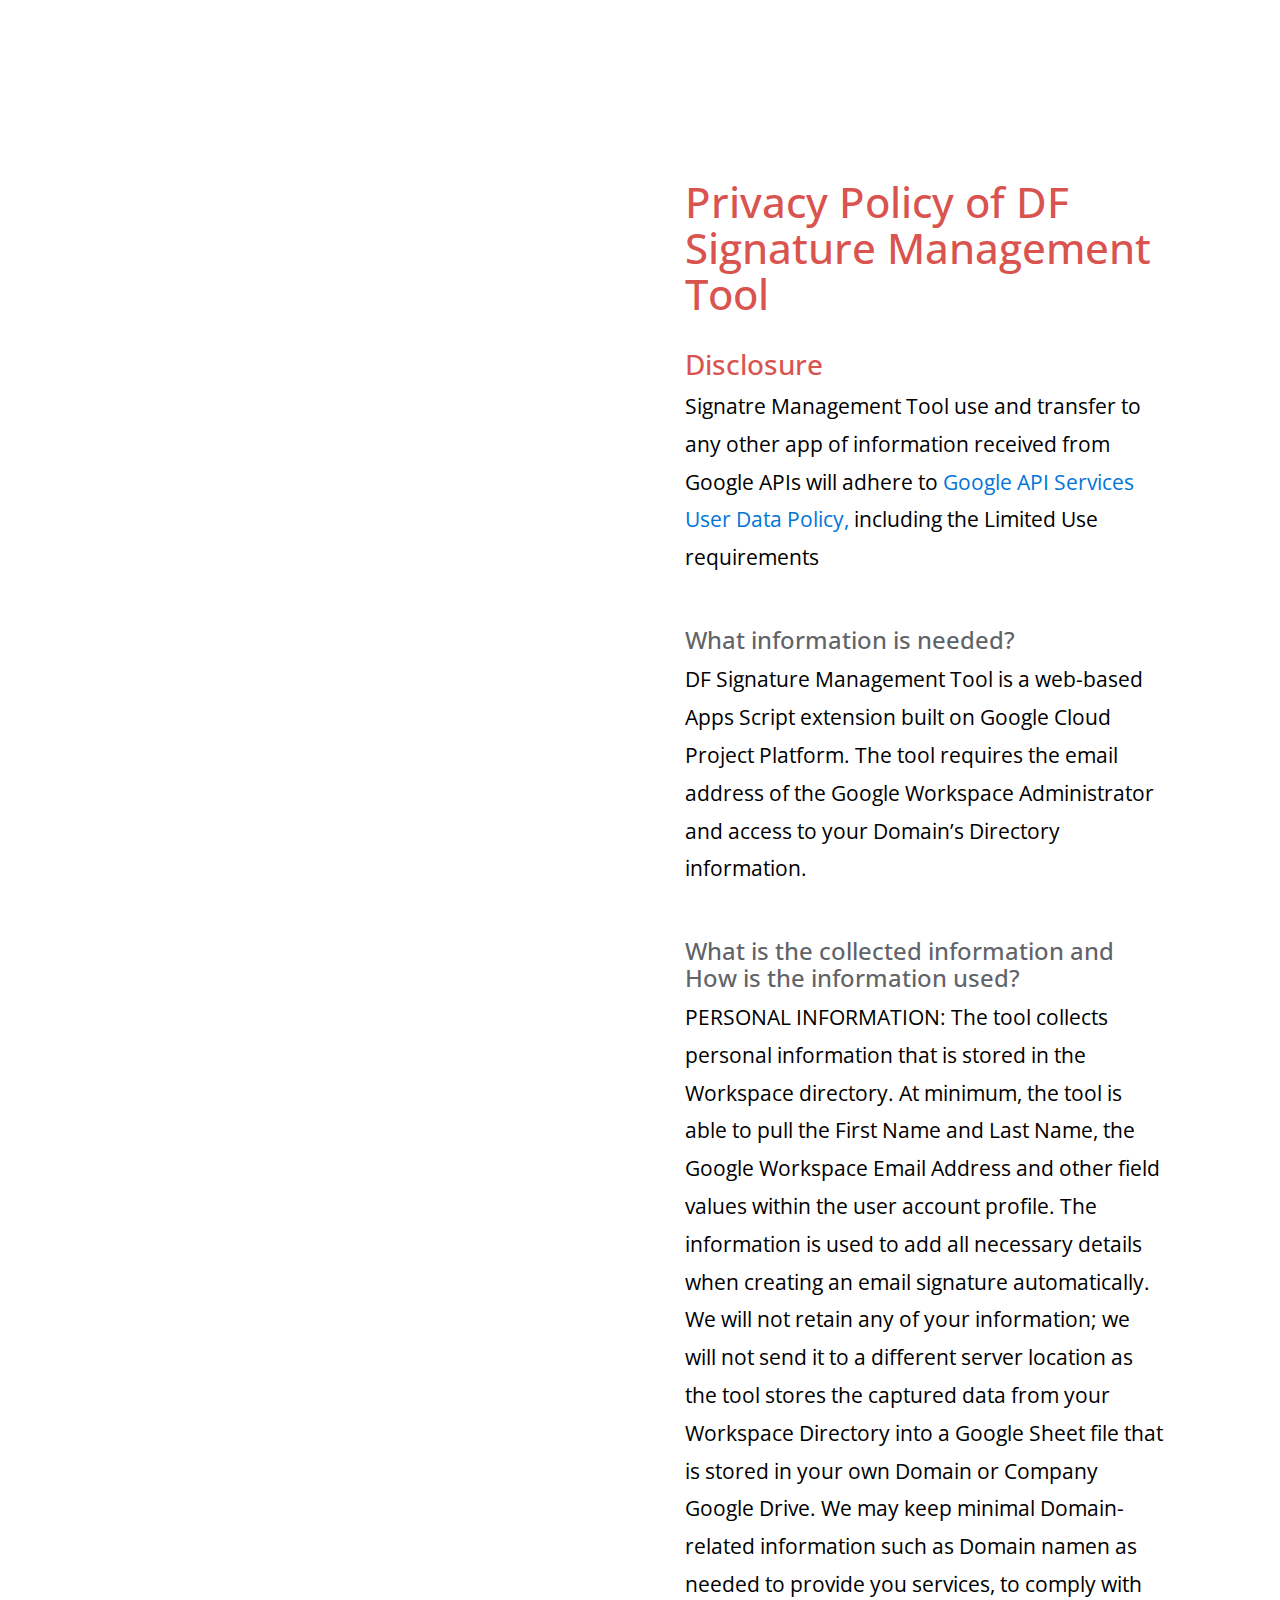
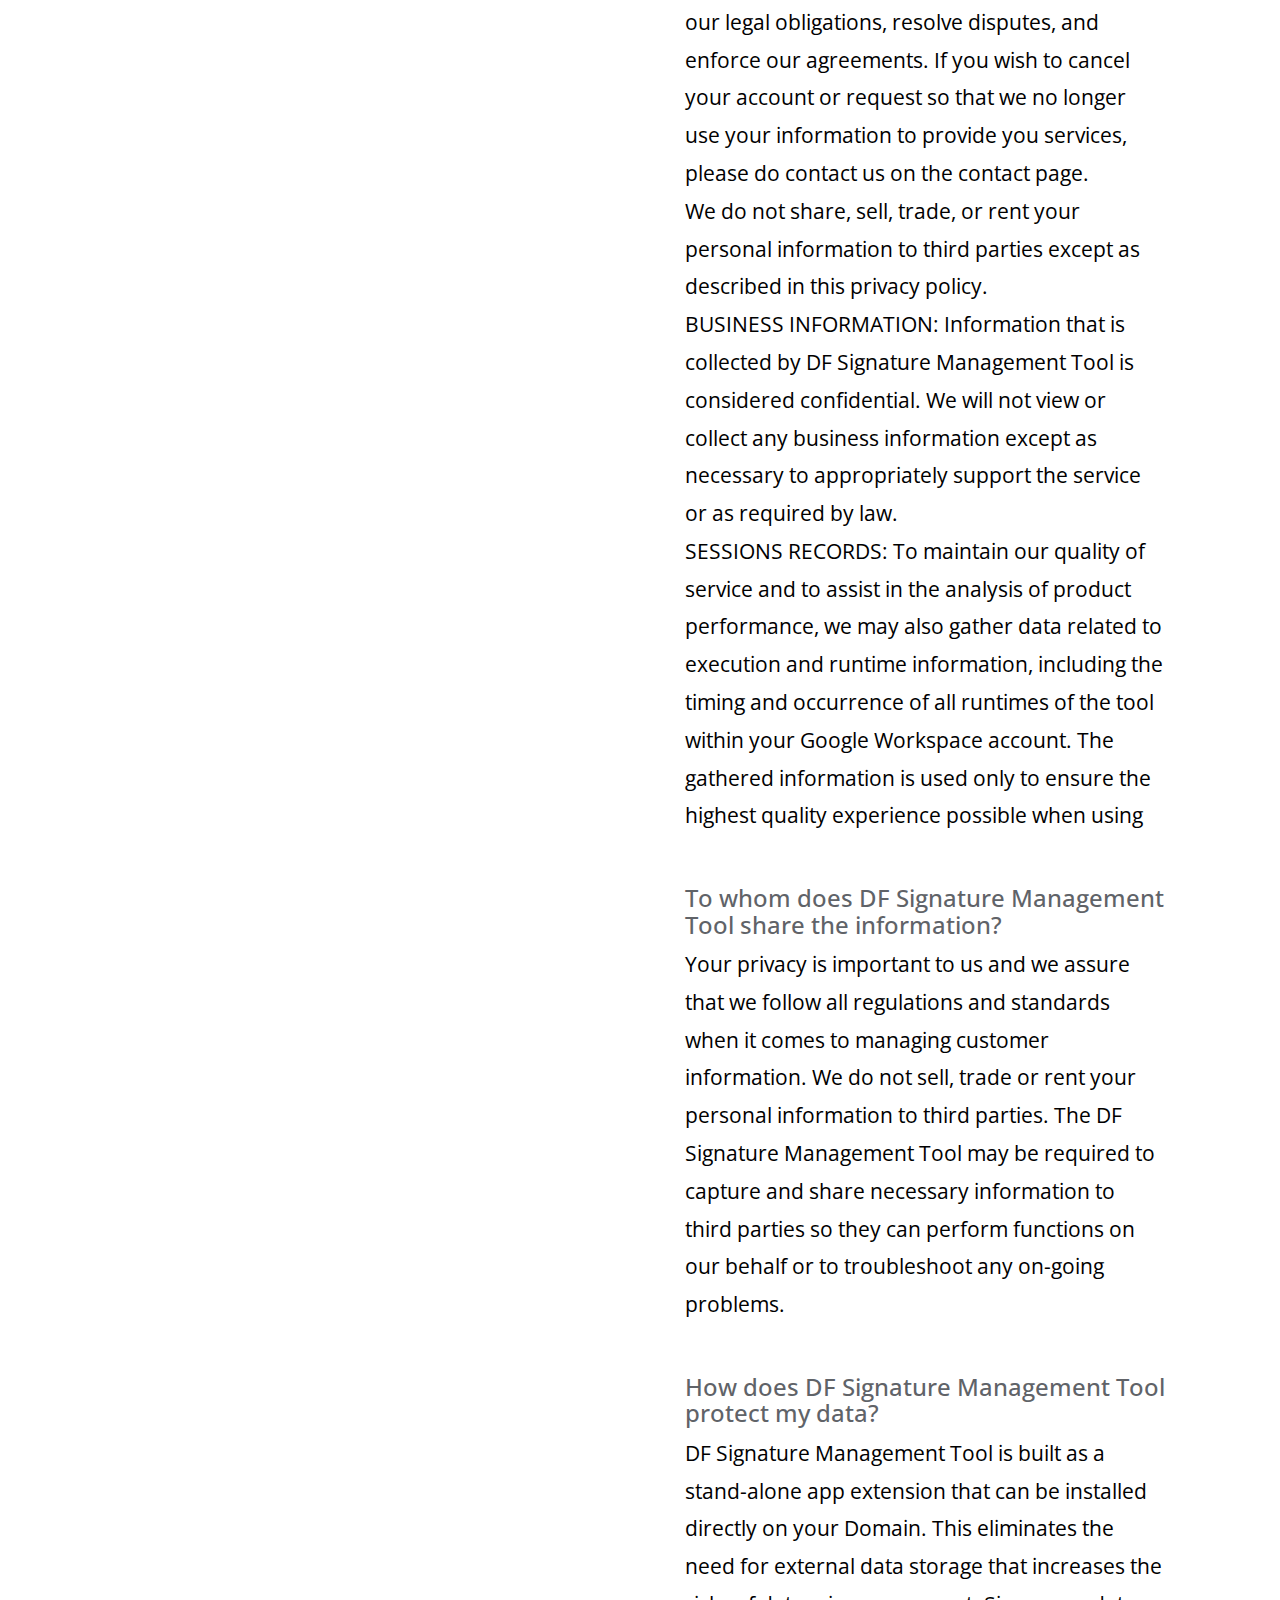
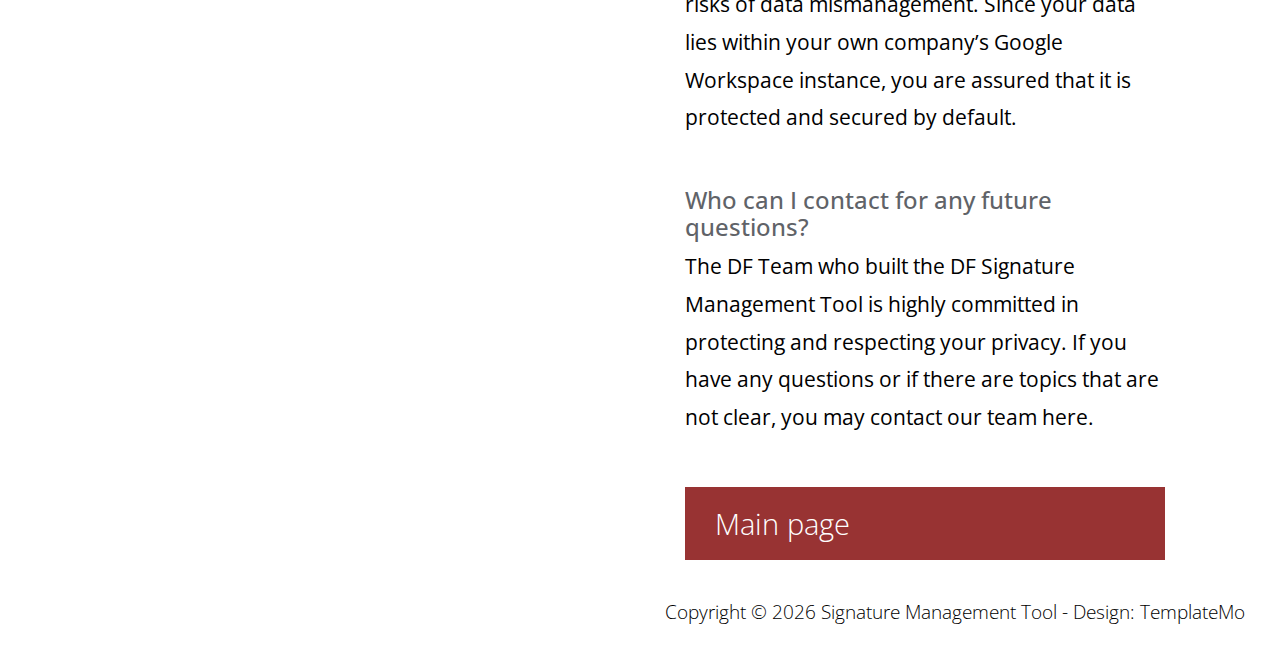
==== commit 7f957041: "updated privacy policy" ====
--- a/policy.html
+++ b/policy.html
@@ -1,95 +1,179 @@
 <!DOCTYPE html>
 <html lang="en">
 
-<head>
-    <meta charset="utf-8">
-    <meta http-equiv="X-UA-Compatible" content="IE=edge">
-    <meta name="viewport" content="width=device-width, initial-scale=1">
-
-    <title>SMT - privacy policy</title>
-    <!--
+    <head>
+        <meta charset="utf-8">
+        <meta http-equiv="X-UA-Compatible" content="IE=edge">
+        <meta name="viewport" content="width=device-width, initial-scale=1">
+        <title>SMT - privacy policy</title>
+        <!--
 Page One Template
 https://templatemo.com/tm-504-page-one
 -->
-    <!-- load stylesheets -->
-    <link rel="stylesheet" href="https://fonts.googleapis.com/css?family=Open+Sans:300,400">
-    <!-- Google web font "Open Sans" -->
-    <link rel="stylesheet" href="font-awesome-4.7.0/css/font-awesome.min.css"> <!-- Font Awesome -->
-    <link rel="stylesheet" href="css/bootstrap.min.css"> <!-- Bootstrap style -->
-    <link rel="stylesheet" href="css/magnific-popup.css"> <!-- Magnific Popup -->
-    <link rel="stylesheet" href="css/templatemo-style.css"> <!-- Templatemo style -->
-
-    <!-- HTML5 shim and Respond.js for IE8 support of HTML5 elements and media queries -->
-    <!-- WARNING: Respond.js doesn't work if you view the page via file:// -->
-    <!--[if lt IE 9]>
+        <!-- load stylesheets -->
+        <link rel="stylesheet"
+            href="https://fonts.googleapis.com/css?family=Open+Sans:300,400">
+        <!-- Google web font "Open Sans" -->
+        <link rel="stylesheet"
+            href="font-awesome-4.7.0/css/font-awesome.min.css"> <!-- Font Awesome -->
+        <link rel="stylesheet" href="css/bootstrap.min.css"> <!-- Bootstrap style -->
+        <link rel="stylesheet" href="css/magnific-popup.css"> <!-- Magnific Popup -->
+        <link rel="stylesheet" href="css/templatemo-style.css"> <!-- Templatemo style -->
+        <!-- HTML5 shim and Respond.js for IE8 support of HTML5 elements and media queries -->
+        <!-- WARNING: Respond.js doesn't work if you view the page via file:// -->
+        <!--[if lt IE 9]>
           <script src="https://oss.maxcdn.com/html5shiv/3.7.2/html5shiv.min.js"></script>
           <script src="https://oss.maxcdn.com/respond/1.4.2/respond.min.js"></script>
           <![endif]-->
-</head>
-
-<body>
-
-    <div class="container-fluid" id="main">
-
-
-        <!-- Privacy Policy -->
-        <section class="parallax-window tm-section tm-section-policy" id="policy" data-parallax="scroll"
-            data-image-src="https://res.cloudinary.com/dcj6ujzqj/image/upload/v1657885452/SMA/joshua-reddekopp-SyYmXSDnJ54-unsplash_1_wpfhlf.jpg">
-            <div class="tm-page-content-width">
-                <div class="tm-translucent-white-bg tm-content-box tm-content-box-right tm-textbox-full-height">
-                    <div class="tm-content-box-inner">
-                        <h2 class="tm-section-title tm-blue-text  text-danger">Privacy Policy of DF Signature Management Tool</h2>
-                        
-                        <h4>What information is needed?</h4>
-                        <p>DF Signature Management Tool is a web-based Apps Script extension built on Google Cloud Project Platform. The tool requires the email address of the Google Workspace Administrator and access to your Domain’s Directory information.
-                        </p>
-                        
-                        <h4>What is the collected information and How is the information used?</h4>
-                        <p>
-                            PERSONAL INFORMATION: The tool collects personal information that is stored in the Workspace directory. At minimum, the tool is able to pull the First Name and Last Name, the Google Workspace Email Address and other field values within the user account profile. The information is used to add all necessary details when creating an email signature automatically.
-                            <br>
-                            We will not retain any of your information; we will not send it to a different server location as the tool stores the captured data from your Workspace Directory into a Google Sheet file that is stored in your own Domain or Company Google Drive. We may keep minimal Domain-related information such as Domain namen as needed to provide you services, to comply with our legal obligations, resolve disputes, and enforce our agreements. If you wish to cancel your account or request so that we no longer use your information to provide you services, please do contact us on the contact page. 
-                            <br>
-                            We do not share, sell, trade, or rent your personal information to third parties except as described in this privacy policy.
-                            <br>
-                            BUSINESS INFORMATION: Information that is collected by DF Signature Management Tool is considered confidential. We will not view or collect any business information except as necessary to appropriately support the service or as required by law.
-                            <br>
-                            SESSIONS RECORDS: To maintain our quality of service and to assist in the analysis of product performance, we may also gather data related to execution and runtime  information, including the timing and occurrence of all runtimes of the tool within your Google Workspace account. The gathered information is used only to ensure the highest quality experience possible when using 
-                        </p>
-                        
-                        <h4>To whom does DF Signature Management Tool share the information?</h4>
-                        <p>Your privacy is important to us and we assure that we follow all regulations and standards when it comes to managing customer information. We do not sell, trade or rent your personal information to third parties. The DF Signature Management Tool may be required to capture and share necessary information to third parties so they can perform functions on our behalf or to troubleshoot any on-going problems.</p>
-                        
-                        <h4>How does DF Signature Management Tool protect my data?</h4>
-                        <p>DF Signature Management Tool is built as a stand-alone app extension that can be installed directly on your Domain. This eliminates the need for external data storage that increases the risks of data mismanagement. Since your data lies within your own company’s Google Workspace instance, you are assured that it is protected and secured by default.</p>
-                        
-                        
-                        <h4>Who can I contact for any future questions?</h4>
-                        <p>The DF Team who built the DF Signature Management Tool is highly committed in protecting and respecting your privacy. If you have any questions or if there are topics that are not clear, you may contact our team here.</p>
-                    
-                        
-                    
+    </head>
+
+    <body>
+
+        <div class="container-fluid" id="main">
+
+
+            <!-- Privacy Policy -->
+            <section class="parallax-window tm-section tm-section-policy"
+                id="policy" data-parallax="scroll"
+                data-image-src="https://res.cloudinary.com/dcj6ujzqj/image/upload/v1657885452/SMA/joshua-reddekopp-SyYmXSDnJ54-unsplash_1_wpfhlf.jpg">
+                <div class="tm-page-content-width">
+                    <div class="tm-translucent-white-bg tm-content-box
+                        tm-content-box-right tm-textbox-full-height">
+                        <div class="tm-content-box-inner">
+                            <h2 class="tm-section-title tm-blue-text
+                                text-danger">Privacy Policy of DF Signature
+                                Management Tool</h2>
+
+                            <h3 class="text-danger">Disclosure</h3>
+                            <p>
+                                <span>
+                                    Signatre Management Tool use and transfer to
+                                    any
+                                    other app of
+                                    information received from Google APIs will
+                                    adhere to
+                                </span>
+
+                                <a
+                                    href="https://developers.google.com/terms/api-services-user-data-policy#additional_requirements_for_specific_api_scopes">
+                                    Google API Services User Data Policy,
+                                </a>
+                                <span>
+                                    including the Limited Use requirements
+                                </span>
+                            </p>
+
+
+                            <h4>What information is needed?</h4>
+                            <p>DF Signature Management Tool is a web-based Apps
+                                Script extension built on Google Cloud Project
+                                Platform. The tool requires the email address of
+                                the Google Workspace Administrator and access to
+                                your Domain’s Directory information.
+                            </p>
+
+                            <h4>What is the collected information and How is the
+                                information used?</h4>
+                            <p>
+                                PERSONAL INFORMATION: The tool collects personal
+                                information that is stored in the Workspace
+                                directory. At minimum, the tool is able to pull
+                                the First Name and Last Name, the Google
+                                Workspace Email Address and other field values
+                                within the user account profile. The information
+                                is used to add all necessary details when
+                                creating an email signature automatically.
+                                <br>
+                                We will not retain any of your information; we
+                                will not send it to a different server location
+                                as the tool stores the captured data from your
+                                Workspace Directory into a Google Sheet file
+                                that is stored in your own Domain or Company
+                                Google Drive. We may keep minimal Domain-related
+                                information such as Domain namen as needed to
+                                provide you services, to comply with our legal
+                                obligations, resolve disputes, and enforce our
+                                agreements. If you wish to cancel your account
+                                or request so that we no longer use your
+                                information to provide you services, please do
+                                contact us on the contact page.
+                                <br>
+                                We do not share, sell, trade, or rent your
+                                personal information to third parties except as
+                                described in this privacy policy.
+                                <br>
+                                BUSINESS INFORMATION: Information that is
+                                collected by DF Signature Management Tool is
+                                considered confidential. We will not view or
+                                collect any business information except as
+                                necessary to appropriately support the service
+                                or as required by law.
+                                <br>
+                                SESSIONS RECORDS: To maintain our quality of
+                                service and to assist in the analysis of product
+                                performance, we may also gather data related to
+                                execution and runtime information, including the
+                                timing and occurrence of all runtimes of the
+                                tool within your Google Workspace account. The
+                                gathered information is used only to ensure the
+                                highest quality experience possible when using
+                            </p>
+
+                            <h4>To whom does DF Signature Management Tool share
+                                the information?</h4>
+                            <p>Your privacy is important to us and we assure
+                                that we follow all regulations and standards
+                                when it comes to managing customer information.
+                                We do not sell, trade or rent your personal
+                                information to third parties. The DF Signature
+                                Management Tool may be required to capture and
+                                share necessary information to third parties so
+                                they can perform functions on our behalf or to
+                                troubleshoot any on-going problems.</p>
+
+                            <h4>How does DF Signature Management Tool protect my
+                                data?</h4>
+                            <p>DF Signature Management Tool is built as a
+                                stand-alone app extension that can be installed
+                                directly on your Domain. This eliminates the
+                                need for external data storage that increases
+                                the risks of data mismanagement. Since your data
+                                lies within your own company’s Google Workspace
+                                instance, you are assured that it is protected
+                                and secured by default.</p>
+
+
+                            <h4>Who can I contact for any future questions?</h4>
+                            <p>The DF Team who built the DF Signature Management
+                                Tool is highly committed in protecting and
+                                respecting your privacy. If you have any
+                                questions or if there are topics that are not
+                                clear, you may contact our team here.</p>
+
+
+
+                        </div>
+                        <a href="/index.html" class="tm-btn">Main page</a>
                     </div>
-                    <a href="/index.html" class="tm-btn">Main page</a>
                 </div>
-            </div>
-            <div class="tm-copyright-div">
-                <p class="tm-copyright-text">Copyright &copy; <span class="tm-current-year">2020</span> Signature
-                    Management Tool
-
-                    - Design: TemplateMo</p>
-            </div>
-        </section>
-
-    </div>
-
-    <!-- load JS files -->
-    <script src="js/jquery-1.11.3.min.js"></script> <!-- https://jquery.com/download/ -->
-    <script src="js/isotope.pkgd.min.js"></script> <!-- https://isotope.metafizzy.co/ -->
-    <script src="js/imagesloaded.pkgd.min.js"></script> <!-- https://imagesloaded.desandro.com/ -->
-    <script src="js/jquery.magnific-popup.min.js"></script> <!-- http://dimsemenov.com/plugins/magnific-popup/ -->
-    <script src="js/parallax.min.js"></script>
-    <script>
+                <div class="tm-copyright-div">
+                    <p class="tm-copyright-text">Copyright &copy; <span
+                            class="tm-current-year">2020</span> Signature
+                        Management Tool
+
+                        - Design: TemplateMo</p>
+                </div>
+            </section>
+
+        </div>
+
+        <!-- load JS files -->
+        <script src="js/jquery-1.11.3.min.js"></script> <!-- https://jquery.com/download/ -->
+        <script src="js/isotope.pkgd.min.js"></script> <!-- https://isotope.metafizzy.co/ -->
+        <script src="js/imagesloaded.pkgd.min.js"></script> <!-- https://imagesloaded.desandro.com/ -->
+        <script src="js/jquery.magnific-popup.min.js"></script> <!-- http://dimsemenov.com/plugins/magnific-popup/ -->
+        <script src="js/parallax.min.js"></script>
+        <script>
         $(document).ready(function () {
             // Isotope for Gallery
             if ($('.iso-box-wrapper').length > 0) {
@@ -181,6 +265,6 @@
             $('.tm-current-year').text(new Date().getFullYear());
         });
     </script>
-</body>
+    </body>
 
 </html>
--- a/css/templatemo-style.css
+++ b/css/templatemo-style.css
@@ -7,56 +7,73 @@
 */
 
 body {
-	font-size: 21px;	
+	font-size: 21px;
 	overflow-x: hidden;
 }
 
-body,button,.form-control {
+body,
+button,
+.form-control {
 	color: #606368;
-	font-family: 'Open Sans', Helvetica, Arial, sans-serif; 
-	font-weight: 400;	
-}
-
-button { cursor: pointer; }
-a, button { transition: all 0.3s ease; }
+	font-family: 'Open Sans', Helvetica, Arial, sans-serif;
+	font-weight: 400;
+}
+
+button {
+	cursor: pointer;
+}
+
+a,
+button {
+	transition: all 0.3s ease;
+}
+
 a:hover,
 a:focus {
 	text-decoration: none;
 	outline: none;
 }
-.bg-light{
-    background-color:rgba(250,250,250,0.85) !important;
-}
-.rounded-custom{
-    border-radius:1rem !important;
-}
-p{
-    color:black;
-}
-.container-fluid { 
-	padding-left: 0; 
+
+.bg-light {
+	background-color: rgba(250, 250, 250, 0.85) !important;
+}
+
+.rounded-custom {
+	border-radius: 1rem !important;
+}
+
+p {
+	color: black;
+}
+
+.container-fluid {
+	padding-left: 0;
 	padding-right: 0;
 	overflow-x: hidden;
 }
 
-.tm-flex { display: flex; }
+.tm-flex {
+	display: flex;
+}
 
 .tm-section {
 	background-position: center center;
-    background-size: cover;
-    background-repeat: no-repeat;
-}
-
-button:focus { outline: none; }
-
-p { 
+	background-size: cover;
+	background-repeat: no-repeat;
+}
+
+button:focus {
+	outline: none;
+}
+
+p {
 	line-height: 1.8;
 	margin-bottom: 50px;
 }
 
 .tm-section-title {
 	font-size: 2.6rem;
-    margin-bottom: 2rem;	
+	margin-bottom: 2rem;
 }
 
 .tm-site-title-wrap {
@@ -64,11 +81,11 @@
 	padding-bottom: 100px;
 }
 
-.tm-site-title { 
+.tm-site-title {
 	border: 2px solid #888481;
 	color: #676362;
 	display: inline-block;
-	font-size: 3rem; 
+	font-size: 3rem;
 	padding: 30px 40px;
 }
 
@@ -79,16 +96,21 @@
 	overflow: auto;
 }
 
-.tm-textbox-full-height { min-height: 950px; }
+.tm-textbox-full-height {
+	min-height: 950px;
+}
 
 .tm-white-bg {
 	background-color: white;
 	color: #676362;
 }
 
-.tm-translucent-white-bg { background-color: rgba(255,255,255,0.58); }
-
-.tm-btn,.tm-btn:visited {
+.tm-translucent-white-bg {
+	background-color: rgba(255, 255, 255, 0.75);
+}
+
+.tm-btn,
+.tm-btn:visited {
 	display: block;
 	float: right;
 	font-size: 1.8rem;
@@ -100,56 +122,75 @@
 	border: none;
 }
 
-.tm-btn:hover,.tm-btn:focus {
+.tm-btn:hover,
+.tm-btn:focus {
 	color: white;
 	background-color: #c9302c;
 }
 
-.tm-green-text { color: #96C700; }
-.tm-blue-text { color: #3690FD; }
-.tm-red-text { color: #983333; }
+.tm-green-text {
+	color: #96C700;
+}
+
+.tm-blue-text {
+	color: #3690FD;
+}
+
+.tm-red-text {
+	color: #983333;
+}
 
 .tm-content-box {
 	overflow: auto;
 	height: 100%;
 	max-width: 600px;
-	width:  100%;
-	padding: 180px 60px 100px;	
-	display: -ms-flexbox;	
-	display: -webkit-flex;	
-	display: flex;   
-	-webkit-flex-direction: column;   
-	    -ms-flex-direction: column;   
-	        flex-direction: column;
-}
-
-.tm-gallery-content { padding-top: 180px; }
+	width: 100%;
+	padding: 180px 60px 100px;
+	display: -ms-flexbox;
+	display: -webkit-flex;
+	display: flex;
+	-webkit-flex-direction: column;
+	-ms-flex-direction: column;
+	flex-direction: column;
+}
+
+.tm-gallery-content {
+	padding-top: 180px;
+}
 
 .tm-content-box-right {
 	margin-left: auto;
 	margin-right: 0;
 }
 
-.tm-small-font { font-size: 1rem; }
+.tm-small-font {
+	font-size: 1rem;
+}
 
 .tm-page-content-width {
 	max-width: 1200px;
-	margin: 0 auto;	
+	margin: 0 auto;
 	padding-left: 15px;
 	padding-right: 15px;
-	width: 100%;	
-}
-
-.tm-padding-b {	padding-bottom: 80px; }
-.tm-page-content-width,.tm-content-box { min-height: 1150px; }
+	width: 100%;
+}
+
+.tm-padding-b {
+	padding-bottom: 80px;
+}
+
+.tm-page-content-width,
+.tm-content-box {
+	min-height: 1150px;
+}
 
 .tm-flex-col {
 	display: -ms-flexbox;
 	display: -webkit-flex;
 	display: flex;
-    -ms-flex-direction: column;
-        -webkit-flex-direction: column;
-            flex-direction: column;    
+	-ms-flex-direction: column;
+	-webkit-flex-direction: column;
+	flex-direction: column;
 }
 
 .tm-media-icon {
@@ -158,48 +199,58 @@
 }
 
 /* IE fix */
-.tm-media-body { 
-	flex: 1 1 auto; 
-	width: 100%; 
+.tm-media-body {
+	flex: 1 1 auto;
+	width: 100%;
 }
 
 /* Gallery */
-.tm-section-gallery { min-height: 1100px; }
-.filter-wrapper { padding-left: 0; }
+.tm-section-gallery {
+	min-height: 1100px;
+}
+
+.filter-wrapper {
+	padding-left: 0;
+}
+
 .filter-wrapper li {
-    display: inline-block;
-    margin-right: 15px;
-    margin-bottom: 10px;
-}
-
-.filter-wrapper li:last-child { margin-right: 0; }
+	display: inline-block;
+	margin-right: 15px;
+	margin-bottom: 10px;
+}
+
+.filter-wrapper li:last-child {
+	margin-right: 0;
+}
 
 .filter-wrapper li a {
 	background-color: white;
-    color: #666;
-    font-weight: 400;
-    padding: 6px 20px;    
-    display: block;
-    text-decoration: none;
-    transition: all 0.4s ease-in-out;
-}
-
-.filter-wrapper li a.selected { 
-	background-color: #666666; 
+	color: #666;
+	font-weight: 400;
+	padding: 6px 20px;
+	display: block;
+	text-decoration: none;
+	transition: all 0.4s ease-in-out;
+}
+
+.filter-wrapper li a.selected {
+	background-color: #666666;
 	color: white;
 }
+
 .iso-box {
-    position: relative;
-    min-height: 50px;
-    float: left;
-    overflow: hidden;
-    margin-bottom: 15px;
-    padding-left: 8px;
-    padding-right: 8px;
-}
+	position: relative;
+	min-height: 50px;
+	float: left;
+	overflow: hidden;
+	margin-bottom: 15px;
+	padding-left: 8px;
+	padding-right: 8px;
+}
+
 .iso-box-section {
 	margin-left: -8px;
-    margin-right: -8px;
+	margin-right: -8px;
 }
 
 /* Contact */
@@ -215,22 +266,27 @@
 	border-color: #983333;
 }
 
-.form-group { margin-bottom: 1.2rem; }
-.tm-section-contact { position: relative; }
-
-.tm-copyright-div {	
+.form-group {
+	margin-bottom: 1.2rem;
+}
+
+.tm-section-contact {
+	position: relative;
+}
+
+.tm-copyright-div {
 	color: white;
 	display: inline-block;
 	padding: 30px 35px;
 	position: absolute;
-    bottom: 0;
-    right: 0;    
-}
-
-.tm-copyright-text { 
+	bottom: 0;
+	right: 0;
+}
+
+.tm-copyright-text {
 	font-size: 1.18rem;
-    margin-bottom: 0;
-    font-weight: 300;
+	margin-bottom: 0;
+	font-weight: 300;
 }
 
 .tm-copyright-text a {
@@ -239,16 +295,38 @@
 
 /* Media Queries */
 @media screen and (max-width: 991px) {
-	.tm-gallery-content { padding-top: 150px; }
-	.tm-section-gallery { min-height: 900px; }
-	.tm-page-content-width,.tm-content-box { min-height: 1200px;	}
+	.tm-gallery-content {
+		padding-top: 150px;
+	}
+
+	.tm-section-gallery {
+		min-height: 900px;
+	}
+
+	.tm-page-content-width,
+	.tm-content-box {
+		min-height: 1200px;
+	}
 }
 
 @media screen and (max-width: 767px) {
-	.tm-gallery-content { padding-top: 100px; }
-	.tm-content-box { padding: 100px 60px 100px; }
-	.tm-section-gallery { min-height: 1050px; }	
-	.tm-page-content-width,.tm-content-box { min-height: 1050px;	}
+	.tm-gallery-content {
+		padding-top: 100px;
+	}
+
+	.tm-content-box {
+		padding: 100px 60px 100px;
+	}
+
+	.tm-section-gallery {
+		min-height: 1050px;
+	}
+
+	.tm-page-content-width,
+	.tm-content-box {
+		min-height: 1050px;
+	}
+
 	.tm-site-title-wrap {
 		padding-top: 60px;
 		padding-bottom: 60px;
@@ -256,11 +334,15 @@
 }
 
 @media screen and (max-height: 639px) {
-	.tm-section-home { min-height: 100%; }
+	.tm-section-home {
+		min-height: 100%;
+	}
 }
 
 @media screen and (max-width: 575px) {
-	.tm-gallery-content {padding-bottom: 150px;}	
+	.tm-gallery-content {
+		padding-bottom: 150px;
+	}
 }
 
 @media screen and (max-width: 420px) {
@@ -273,4 +355,4 @@
 		margin-right: 0;
 		margin-bottom: 30px;
 	}
-}
+}